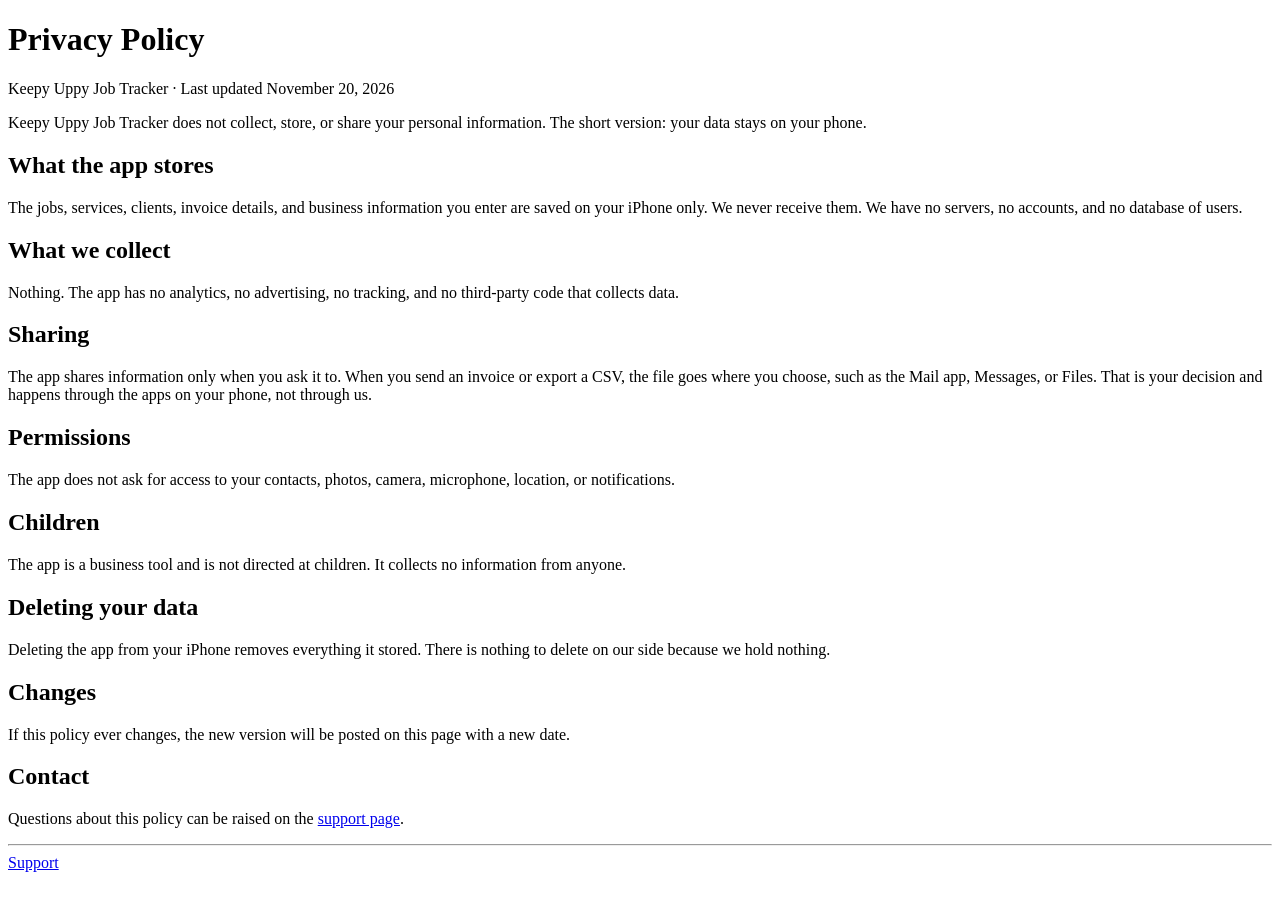
==== privacy.html @ de3727a4 "Create privacy.html" ====
<!doctype html>
<html lang="en"><head><meta charset="utf-8"><meta name="viewport" content="width=device-width,initial-scale=1">
<title>Keepy Uppy Job Tracker – Privacy Policy</title><link rel="stylesheet" href="style.css"></head>
<body><main>
<h1>Privacy Policy</h1>
<p class="sub">Keepy Uppy Job Tracker · Last updated November 20, 2026</p>

<p>Keepy Uppy Job Tracker does not collect, store, or share your personal information. The short version: your data stays on your phone.</p>

<h2>What the app stores</h2>
<p>The jobs, services, clients, invoice details, and business information you enter are saved on your iPhone only. We never receive them. We have no servers, no accounts, and no database of users.</p>

<h2>What we collect</h2>
<p>Nothing. The app has no analytics, no advertising, no tracking, and no third-party code that collects data.</p>

<h2>Sharing</h2>
<p>The app shares information only when you ask it to. When you send an invoice or export a CSV, the file goes where you choose, such as the Mail app, Messages, or Files. That is your decision and happens through the apps on your phone, not through us.</p>

<h2>Permissions</h2>
<p>The app does not ask for access to your contacts, photos, camera, microphone, location, or notifications.</p>

<h2>Children</h2>
<p>The app is a business tool and is not directed at children. It collects no information from anyone.</p>

<h2>Deleting your data</h2>
<p>Deleting the app from your iPhone removes everything it stored. There is nothing to delete on our side because we hold nothing.</p>

<h2>Changes</h2>
<p>If this policy ever changes, the new version will be posted on this page with a new date.</p>

<h2>Contact</h2>
<p>Questions about this policy can be raised on the <a href="https://github.com/jhoov00e/keepyuppy/issues">support page</a>.</p>

<hr>
<footer><a href="index.html">Support</a></footer>
</main></body></html>
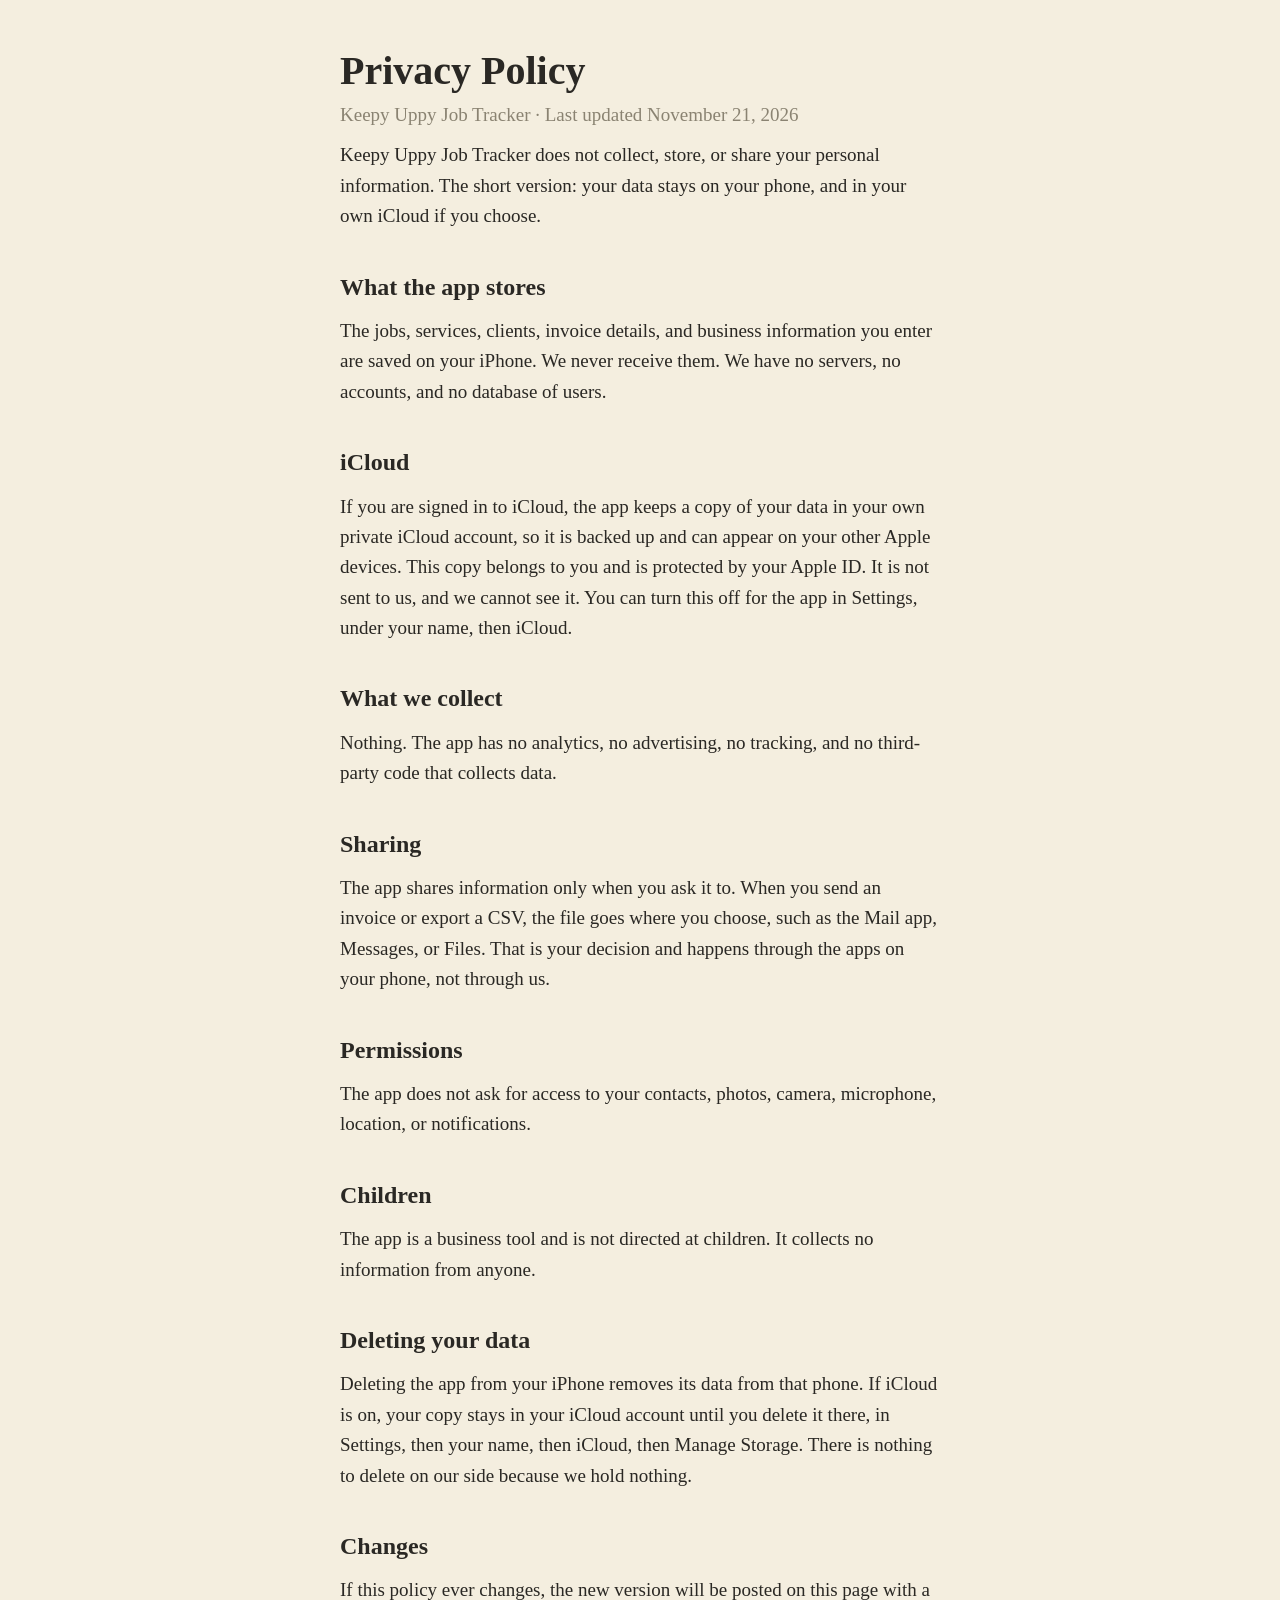
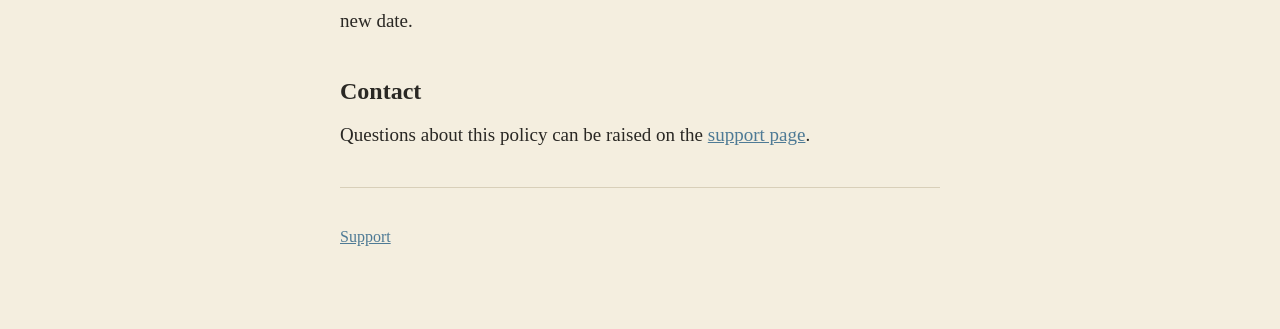
==== commit 31ade2af: "Update privacy.html" ====
--- a/privacy.html
+++ b/privacy.html
@@ -3,12 +3,15 @@
 <title>Keepy Uppy Job Tracker – Privacy Policy</title><link rel="stylesheet" href="style.css"></head>
 <body><main>
 <h1>Privacy Policy</h1>
-<p class="sub">Keepy Uppy Job Tracker · Last updated November 20, 2026</p>
+<p class="sub">Keepy Uppy Job Tracker · Last updated November 21, 2026</p>
 
-<p>Keepy Uppy Job Tracker does not collect, store, or share your personal information. The short version: your data stays on your phone.</p>
+<p>Keepy Uppy Job Tracker does not collect, store, or share your personal information. The short version: your data stays on your phone, and in your own iCloud if you choose.</p>
 
 <h2>What the app stores</h2>
-<p>The jobs, services, clients, invoice details, and business information you enter are saved on your iPhone only. We never receive them. We have no servers, no accounts, and no database of users.</p>
+<p>The jobs, services, clients, invoice details, and business information you enter are saved on your iPhone. We never receive them. We have no servers, no accounts, and no database of users.</p>
+
+<h2>iCloud</h2>
+<p>If you are signed in to iCloud, the app keeps a copy of your data in your own private iCloud account, so it is backed up and can appear on your other Apple devices. This copy belongs to you and is protected by your Apple ID. It is not sent to us, and we cannot see it. You can turn this off for the app in Settings, under your name, then iCloud.</p>
 
 <h2>What we collect</h2>
 <p>Nothing. The app has no analytics, no advertising, no tracking, and no third-party code that collects data.</p>
@@ -23,7 +26,7 @@
 <p>The app is a business tool and is not directed at children. It collects no information from anyone.</p>
 
 <h2>Deleting your data</h2>
-<p>Deleting the app from your iPhone removes everything it stored. There is nothing to delete on our side because we hold nothing.</p>
+<p>Deleting the app from your iPhone removes its data from that phone. If iCloud is on, your copy stays in your iCloud account until you delete it there, in Settings, then your name, then iCloud, then Manage Storage. There is nothing to delete on our side because we hold nothing.</p>
 
 <h2>Changes</h2>
 <p>If this policy ever changes, the new version will be posted on this page with a new date.</p>
--- a/style.css
+++ b/style.css
@@ -0,0 +1,12 @@
+:root{--paper:#F4EEDF;--ink:#2A2824;--faded:#8A8372;--rule:#D8CFB9;--accent:#4E7A95}
+@media (prefers-color-scheme:dark){:root{--paper:#1F1D1A;--ink:#EDE6D6;--faded:#9A9382;--rule:#3A3630;--accent:#8DB4CE}}
+*{box-sizing:border-box}
+body{margin:0;background:var(--paper);color:var(--ink);font-family:Cochin,Georgia,"Times New Roman",serif;font-size:19px;line-height:1.6}
+main{max-width:640px;margin:0 auto;padding:48px 20px 80px}
+h1{font-size:40px;line-height:1.15;margin:0 0 6px}
+h2{font-size:24px;margin:36px 0 6px}
+p,li{margin:10px 0}
+.sub{color:var(--faded);margin-top:0}
+a{color:var(--accent)}
+hr{border:0;border-top:1px solid var(--rule);margin:36px 0}
+footer{color:var(--faded);font-size:16px}
